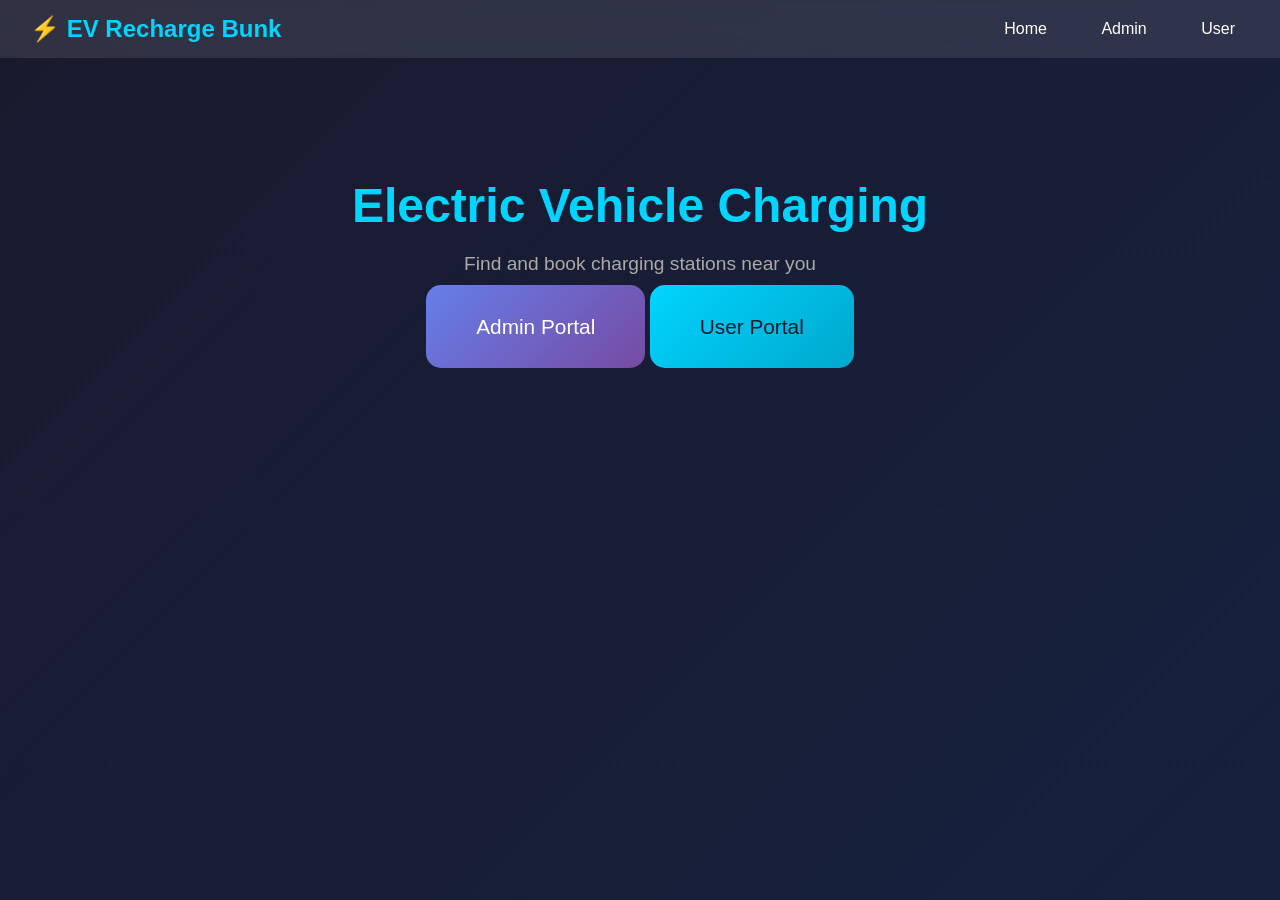
==== index.html @ 8205c474 "feat: Complete EV Recharge Bunk application with Admin and User modules" ====
<!DOCTYPE html>
<html lang="en">
<head>
  <meta charset="UTF-8">
  <meta name="viewport" content="width=device-width, initial-scale=1.0">
  <title>EV Recharge Bunk</title>
  <link rel="stylesheet" href="shared/styles.css">
  <style>
    .hero {
      text-align: center;
      padding: 100px 20px;
    }
    .hero h1 {
      font-size: 3rem;
      margin-bottom: 20px;
      color: #00d4ff;
    }
    .hero p {
      font-size: 1.2rem;
      color: #aaa;
      margin-bottom: 40px;
    }
    .portal-buttons {
      display: flex;
      gap: 30px;
      justify-content: center;
      flex-wrap: wrap;
    }
    .portal-btn {
      padding: 30px 50px;
      font-size: 1.3rem;
      border-radius: 15px;
      text-decoration: none;
      transition: all 0.3s;
    }
    .portal-btn.admin {
      background: linear-gradient(135deg, #667eea 0%, #764ba2 100%);
      color: #fff;
    }
    .portal-btn.user {
      background: linear-gradient(135deg, #00d4ff 0%, #00a8cc 100%);
      color: #1a1a2e;
    }
    .portal-btn:hover {
      transform: translateY(-5px);
      box-shadow: 0 10px 30px rgba(0, 0, 0, 0.3);
    }
  </style>
</head>
<body>
  <nav class="navbar">
    <h1>⚡ EV Recharge Bunk</h1>
    <div class="nav-links">
      <a href="index.html">Home</a>
      <a href="admin/login.html">Admin</a>
      <a href="user/login.html">User</a>
    </div>
  </nav>

  <div class="container">
    <div class="hero">
      <h1>Electric Vehicle Charging</h1>
      <p>Find and book charging stations near you</p>
      <div class="portal-links">
        <a href="admin/login.html" class="portal-btn admin">Admin Portal</a>
        <a href="user/login.html" class="portal-btn user">User Portal</a>
      </div>
    </div>
  </div>
</body>
</html>
---- shared/styles.css ----
* {
  margin: 0;
  padding: 0;
  box-sizing: border-box;
  font-family: 'Segoe UI', Tahoma, Geneva, Verdana, sans-serif;
}

body {
  background: linear-gradient(135deg, #1a1a2e 0%, #16213e 100%);
  min-height: 100vh;
  color: #fff;
}

.container {
  max-width: 1200px;
  margin: 0 auto;
  padding: 20px;
}

.navbar {
  background: rgba(255, 255, 255, 0.1);
  padding: 15px 30px;
  display: flex;
  justify-content: space-between;
  align-items: center;
  backdrop-filter: blur(10px);
}

.navbar h1 {
  font-size: 1.5rem;
  color: #00d4ff;
}

.nav-links a {
  color: #fff;
  text-decoration: none;
  margin-left: 20px;
  padding: 8px 15px;
  border-radius: 5px;
  transition: background 0.3s;
}

.nav-links a:hover {
  background: rgba(0, 212, 255, 0.2);
}

.card {
  background: rgba(255, 255, 255, 0.1);
  border-radius: 15px;
  padding: 30px;
  margin: 20px 0;
  backdrop-filter: blur(10px);
}

.card h2 {
  margin-bottom: 20px;
  color: #00d4ff;
}

.form-group {
  margin-bottom: 15px;
}

.form-group label {
  display: block;
  margin-bottom: 5px;
  color: #aaa;
}

.form-group input,
.form-group select,
.form-group textarea {
  width: 100%;
  padding: 12px;
  border: 1px solid rgba(255, 255, 255, 0.2);
  border-radius: 8px;
  background: rgba(255, 255, 255, 0.1);
  color: #fff;
  font-size: 1rem;
}

.form-group input:focus,
.form-group select:focus,
.form-group textarea:focus {
  outline: none;
  border-color: #00d4ff;
}

.btn {
  padding: 12px 30px;
  border: none;
  border-radius: 8px;
  cursor: pointer;
  font-size: 1rem;
  transition: all 0.3s;
}

.btn-primary {
  background: #00d4ff;
  color: #1a1a2e;
}

.btn-primary:hover {
  background: #00a8cc;
  transform: translateY(-2px);
}

.btn-danger {
  background: #ff4757;
  color: #fff;
}

.btn-danger:hover {
  background: #ff3344;
}

.btn-success {
  background: #2ed573;
  color: #1a1a2e;
}

.btn-success:hover {
  background: #26af61;
}

.table {
  width: 100%;
  border-collapse: collapse;
  margin-top: 20px;
}

.table th,
.table td {
  padding: 12px;
  text-align: left;
  border-bottom: 1px solid rgba(255, 255, 255, 0.1);
}

.table th {
  background: rgba(0, 212, 255, 0.2);
  color: #00d4ff;
}

.table tr:hover {
  background: rgba(255, 255, 255, 0.05);
}

#map {
  height: 400px;
  border-radius: 10px;
  margin-top: 20px;
}

.slot-grid {
  display: grid;
  grid-template-columns: repeat(auto-fill, minmax(100px, 1fr));
  gap: 10px;
  margin-top: 15px;
}

.slot {
  padding: 10px;
  text-align: center;
  border-radius: 8px;
  cursor: pointer;
  transition: all 0.3s;
}

.slot.available {
  background: rgba(46, 213, 115, 0.3);
  border: 1px solid #2ed573;
}

.slot.available:hover {
  background: rgba(46, 213, 115, 0.5);
}

.slot.booked {
  background: rgba(255, 71, 87, 0.3);
  border: 1px solid #ff4757;
  cursor: not-allowed;
}

.alert {
  padding: 15px;
  border-radius: 8px;
  margin-bottom: 20px;
}

.alert-success {
  background: rgba(46, 213, 115, 0.3);
  border: 1px solid #2ed573;
}

.alert-error {
  background: rgba(255, 71, 87, 0.3);
  border: 1px solid #ff4757;
}

.hidden {
  display: none;
}

.loading {
  text-align: center;
  padding: 50px;
  font-size: 1.2rem;
  color: #00d4ff;
}

.auth-container {
  max-width: 400px;
  margin: 100px auto;
  text-align: center;
}

.auth-container .card {
  padding: 40px;
}

.auth-container h1 {
  margin-bottom: 30px;
  color: #00d4ff;
}
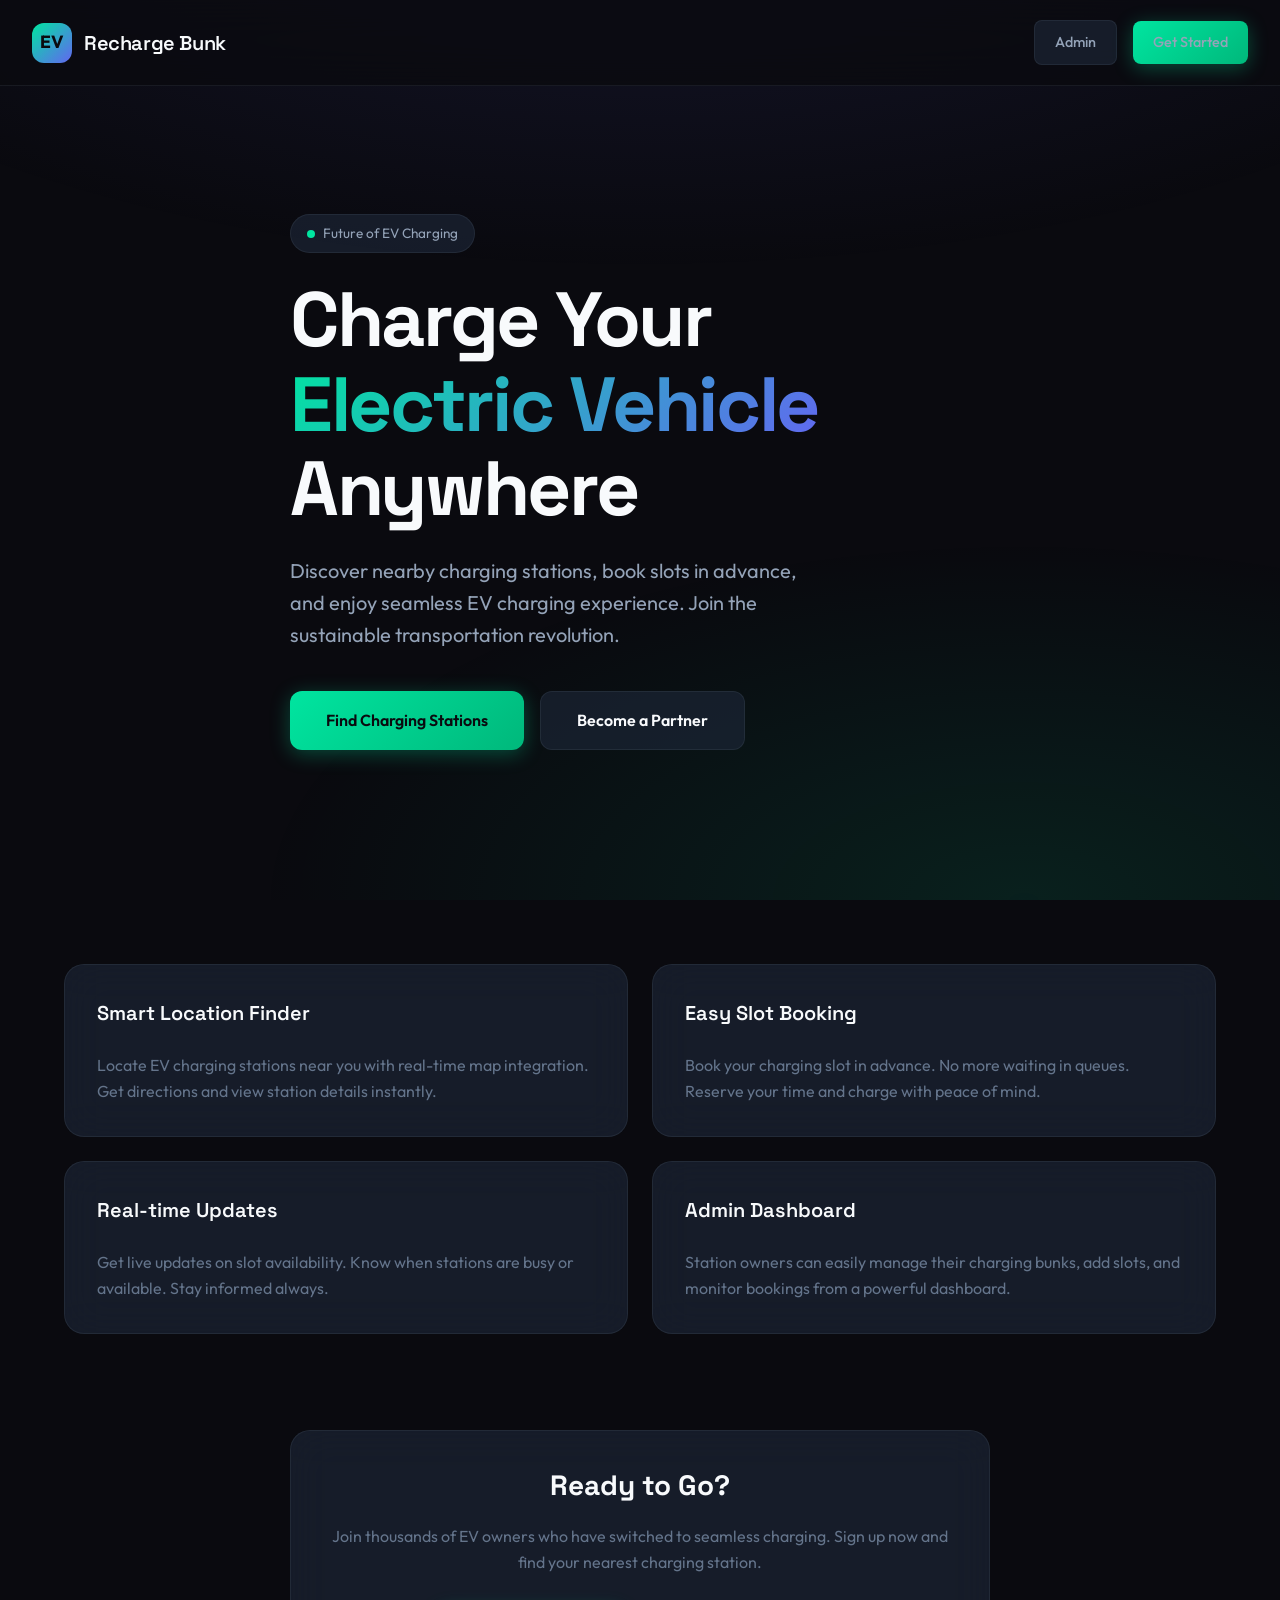
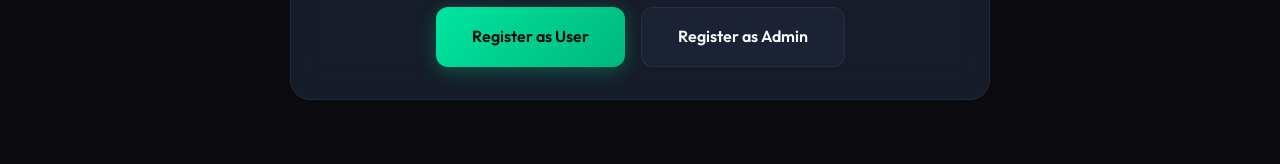
==== commit 3a91f0df: "feat: Premium UI redesign with dark theme" ====
--- a/index.html
+++ b/index.html
@@ -3,69 +3,96 @@
 <head>
   <meta charset="UTF-8">
   <meta name="viewport" content="width=device-width, initial-scale=1.0">
-  <title>EV Recharge Bunk</title>
+  <title>EV Recharge Bunk | Electric Vehicle Charging</title>
+  <meta name="description" content="Find and book EV charging stations near you. Seamless charging experience for electric vehicle owners.">
   <link rel="stylesheet" href="shared/styles.css">
-  <style>
-    .hero {
-      text-align: center;
-      padding: 100px 20px;
-    }
-    .hero h1 {
-      font-size: 3rem;
-      margin-bottom: 20px;
-      color: #00d4ff;
-    }
-    .hero p {
-      font-size: 1.2rem;
-      color: #aaa;
-      margin-bottom: 40px;
-    }
-    .portal-buttons {
-      display: flex;
-      gap: 30px;
-      justify-content: center;
-      flex-wrap: wrap;
-    }
-    .portal-btn {
-      padding: 30px 50px;
-      font-size: 1.3rem;
-      border-radius: 15px;
-      text-decoration: none;
-      transition: all 0.3s;
-    }
-    .portal-btn.admin {
-      background: linear-gradient(135deg, #667eea 0%, #764ba2 100%);
-      color: #fff;
-    }
-    .portal-btn.user {
-      background: linear-gradient(135deg, #00d4ff 0%, #00a8cc 100%);
-      color: #1a1a2e;
-    }
-    .portal-btn:hover {
-      transform: translateY(-5px);
-      box-shadow: 0 10px 30px rgba(0, 0, 0, 0.3);
-    }
-  </style>
 </head>
 <body>
   <nav class="navbar">
-    <h1>⚡ EV Recharge Bunk</h1>
-    <div class="nav-links">
-      <a href="index.html">Home</a>
-      <a href="admin/login.html">Admin</a>
-      <a href="user/login.html">User</a>
+    <a href="index.html" class="navbar-brand">
+      <div class="navbar-brand-icon">EV</div>
+      <span class="navbar-brand-text">Recharge Bunk</span>
+    </a>
+    <div class="navbar-links">
+      <a href="admin/login.html" class="btn-nav">Admin</a>
+      <a href="user/login.html" class="btn btn-primary">Get Started</a>
     </div>
   </nav>
 
-  <div class="container">
-    <div class="hero">
-      <h1>Electric Vehicle Charging</h1>
-      <p>Find and book charging stations near you</p>
-      <div class="portal-links">
-        <a href="admin/login.html" class="portal-btn admin">Admin Portal</a>
-        <a href="user/login.html" class="portal-btn user">User Portal</a>
+  <section class="hero">
+    <div class="container">
+      <div class="hero-content">
+        <div class="hero-badge">
+          <span class="hero-badge-dot"></span>
+          Future of EV Charging
+        </div>
+        <h1 class="hero-title">
+          Charge Your <span class="hero-title-gradient">Electric Vehicle</span> Anywhere
+        </h1>
+        <p class="hero-description">
+          Discover nearby charging stations, book slots in advance, and enjoy seamless EV charging experience. Join the sustainable transportation revolution.
+        </p>
+        <div class="hero-actions">
+          <a href="user/register.html" class="btn btn-primary btn-lg">Find Charging Stations</a>
+          <a href="admin/register.html" class="btn btn-secondary btn-lg">Become a Partner</a>
+        </div>
       </div>
     </div>
-  </div>
+  </section>
+
+  <section class="dashboard-section">
+    <div class="container">
+      <div class="dashboard-grid">
+        <div class="card">
+          <div class="card-header">
+            <h3 class="card-title">Smart Location Finder</h3>
+          </div>
+          <p class="text-muted">Locate EV charging stations near you with real-time map integration. Get directions and view station details instantly.</p>
+        </div>
+        <div class="card">
+          <div class="card-header">
+            <h3 class="card-title">Easy Slot Booking</h3>
+          </div>
+          <p class="text-muted">Book your charging slot in advance. No more waiting in queues. Reserve your time and charge with peace of mind.</p>
+        </div>
+        <div class="card">
+          <div class="card-header">
+            <h3 class="card-title">Real-time Updates</h3>
+          </div>
+          <p class="text-muted">Get live updates on slot availability. Know when stations are busy or available. Stay informed always.</p>
+        </div>
+        <div class="card">
+          <div class="card-header">
+            <h3 class="card-title">Admin Dashboard</h3>
+          </div>
+          <p class="text-muted">Station owners can easily manage their charging bunks, add slots, and monitor bookings from a powerful dashboard.</p>
+        </div>
+      </div>
+    </div>
+  </section>
+
+  <section class="dashboard-section" style="padding-bottom: 4rem;">
+    <div class="container">
+      <div class="card text-center" style="max-width: 700px; margin: 0 auto;">
+        <h2 style="font-family: 'Space Grotesk', sans-serif; font-size: 1.75rem; margin-bottom: 1rem;">Ready to Go?</h2>
+        <p class="text-muted" style="margin-bottom: 2rem;">Join thousands of EV owners who have switched to seamless charging. Sign up now and find your nearest charging station.</p>
+        <div style="display: flex; gap: 1rem; justify-content: center; flex-wrap: wrap;">
+          <a href="user/register.html" class="btn btn-primary btn-lg">Register as User</a>
+          <a href="admin/register.html" class="btn btn-secondary btn-lg">Register as Admin</a>
+        </div>
+      </div>
+    </div>
+  </section>
+
+  <script>
+    window.addEventListener('scroll', () => {
+      const navbar = document.querySelector('.navbar');
+      if (window.scrollY > 50) {
+        navbar.classList.add('scrolled');
+      } else {
+        navbar.classList.remove('scrolled');
+      }
+    });
+  </script>
 </body>
 </html>
--- a/shared/styles.css
+++ b/shared/styles.css
@@ -1,224 +1,632 @@
+@import url('https://fonts.googleapis.com/css2?family=Outfit:wght@300;400;500;600;700&family=Space+Grotesk:wght@400;500;600;700&display=swap');
+
+:root {
+  --primary: #00E5A0;
+  --primary-dark: #00B87B;
+  --secondary: #1E293B;
+  --accent: #6366F1;
+  --bg-dark: #0A0A0F;
+  --bg-card: rgba(30, 41, 59, 0.6);
+  --bg-card-hover: rgba(30, 41, 59, 0.8);
+  --text-primary: #F8FAFC;
+  --text-secondary: #94A3B8;
+  --text-muted: #64748B;
+  --border: rgba(148, 163, 184, 0.1);
+  --glow: 0 0 40px rgba(0, 229, 160, 0.15);
+}
+
 * {
   margin: 0;
   padding: 0;
   box-sizing: border-box;
-  font-family: 'Segoe UI', Tahoma, Geneva, Verdana, sans-serif;
+}
+
+html {
+  scroll-behavior: smooth;
 }
 
 body {
-  background: linear-gradient(135deg, #1a1a2e 0%, #16213e 100%);
+  font-family: 'Outfit', sans-serif;
+  background: var(--bg-dark);
+  color: var(--text-primary);
   min-height: 100vh;
-  color: #fff;
+  line-height: 1.6;
+  overflow-x: hidden;
+}
+
+body::before {
+  content: '';
+  position: fixed;
+  top: 0;
+  left: 0;
+  right: 0;
+  bottom: 0;
+  background: 
+    radial-gradient(ellipse 80% 50% at 50% -20%, rgba(99, 102, 241, 0.15), transparent),
+    radial-gradient(ellipse 60% 40% at 80% 100%, rgba(0, 229, 160, 0.1), transparent);
+  pointer-events: none;
+  z-index: -1;
 }
 
 .container {
-  max-width: 1200px;
+  max-width: 1400px;
   margin: 0 auto;
-  padding: 20px;
+  padding: 0 2rem;
 }
 
 .navbar {
-  background: rgba(255, 255, 255, 0.1);
-  padding: 15px 30px;
+  position: fixed;
+  top: 0;
+  left: 0;
+  right: 0;
+  z-index: 1000;
+  padding: 1.25rem 2rem;
   display: flex;
   justify-content: space-between;
   align-items: center;
-  backdrop-filter: blur(10px);
-}
-
-.navbar h1 {
-  font-size: 1.5rem;
-  color: #00d4ff;
-}
-
-.nav-links a {
-  color: #fff;
+  background: rgba(10, 10, 15, 0.8);
+  backdrop-filter: blur(20px);
+  border-bottom: 1px solid var(--border);
+  transition: all 0.3s ease;
+}
+
+.navbar.scrolled {
+  padding: 1rem 2rem;
+  background: rgba(10, 10, 15, 0.95);
+}
+
+.navbar-brand {
+  display: flex;
+  align-items: center;
+  gap: 0.75rem;
   text-decoration: none;
-  margin-left: 20px;
-  padding: 8px 15px;
-  border-radius: 5px;
-  transition: background 0.3s;
-}
-
-.nav-links a:hover {
-  background: rgba(0, 212, 255, 0.2);
+}
+
+.navbar-brand-icon {
+  width: 40px;
+  height: 40px;
+  background: linear-gradient(135deg, var(--primary), var(--accent));
+  border-radius: 12px;
+  display: flex;
+  align-items: center;
+  justify-content: center;
+  font-weight: 700;
+  font-size: 1.1rem;
+  color: var(--bg-dark);
+}
+
+.navbar-brand-text {
+  font-family: 'Space Grotesk', sans-serif;
+  font-size: 1.25rem;
+  font-weight: 600;
+  color: var(--text-primary);
+  letter-spacing: -0.02em;
+}
+
+.navbar-links {
+  display: flex;
+  align-items: center;
+  gap: 0.5rem;
+}
+
+.navbar-links a {
+  color: var(--text-secondary);
+  text-decoration: none;
+  padding: 0.625rem 1.25rem;
+  border-radius: 8px;
+  font-weight: 500;
+  font-size: 0.9rem;
+  transition: all 0.25s ease;
+  position: relative;
+}
+
+.navbar-links a:hover {
+  color: var(--text-primary);
+}
+
+.navbar-links .btn-nav {
+  background: var(--bg-card);
+  border: 1px solid var(--border);
+  margin-left: 0.5rem;
+}
+
+.navbar-links .btn-nav:hover {
+  background: var(--bg-card-hover);
+  border-color: var(--primary);
+}
+
+.navbar-links .btn-primary {
+  margin-left: 0.5rem;
+}
+
+.hero {
+  min-height: 100vh;
+  display: flex;
+  align-items: center;
+  padding: 8rem 2rem 4rem;
+  position: relative;
+  overflow: hidden;
+}
+
+.hero-content {
+  max-width: 700px;
+  position: relative;
+  z-index: 2;
+}
+
+.hero-badge {
+  display: inline-flex;
+  align-items: center;
+  gap: 0.5rem;
+  padding: 0.5rem 1rem;
+  background: var(--bg-card);
+  border: 1px solid var(--border);
+  border-radius: 100px;
+  font-size: 0.85rem;
+  color: var(--text-secondary);
+  margin-bottom: 1.5rem;
+}
+
+.hero-badge-dot {
+  width: 8px;
+  height: 8px;
+  background: var(--primary);
+  border-radius: 50%;
+  animation: pulse 2s infinite;
+}
+
+.hero-title {
+  font-family: 'Space Grotesk', sans-serif;
+  font-size: clamp(3rem, 6vw, 5rem);
+  font-weight: 700;
+  line-height: 1.1;
+  letter-spacing: -0.03em;
+  margin-bottom: 1.5rem;
+}
+
+.hero-title-gradient {
+  background: linear-gradient(135deg, var(--primary) 0%, var(--accent) 100%);
+  -webkit-background-clip: text;
+  -webkit-text-fill-color: transparent;
+  background-clip: text;
+}
+
+.hero-description {
+  font-size: 1.25rem;
+  color: var(--text-secondary);
+  margin-bottom: 2.5rem;
+  max-width: 540px;
+}
+
+.hero-actions {
+  display: flex;
+  gap: 1rem;
+  flex-wrap: wrap;
+}
+
+.btn {
+  display: inline-flex;
+  align-items: center;
+  justify-content: center;
+  gap: 0.5rem;
+  padding: 0.875rem 1.75rem;
+  border-radius: 12px;
+  font-family: 'Outfit', sans-serif;
+  font-weight: 600;
+  font-size: 0.95rem;
+  text-decoration: none;
+  cursor: pointer;
+  transition: all 0.3s ease;
+  border: none;
+  position: relative;
+}
+
+.btn-primary {
+  background: linear-gradient(135deg, var(--primary), var(--primary-dark));
+  color: var(--bg-dark);
+  box-shadow: 0 4px 20px rgba(0, 229, 160, 0.3);
+}
+
+.btn-primary:hover {
+  transform: translateY(-2px);
+  box-shadow: 0 8px 30px rgba(0, 229, 160, 0.4);
+}
+
+.btn-secondary {
+  background: var(--bg-card);
+  color: var(--text-primary);
+  border: 1px solid var(--border);
+}
+
+.btn-secondary:hover {
+  background: var(--bg-card-hover);
+  border-color: var(--text-muted);
+  transform: translateY(-2px);
+}
+
+.btn-lg {
+  padding: 1rem 2.25rem;
+  font-size: 1rem;
 }
 
 .card {
-  background: rgba(255, 255, 255, 0.1);
-  border-radius: 15px;
-  padding: 30px;
-  margin: 20px 0;
-  backdrop-filter: blur(10px);
-}
-
-.card h2 {
-  margin-bottom: 20px;
-  color: #00d4ff;
+  background: var(--bg-card);
+  border: 1px solid var(--border);
+  border-radius: 20px;
+  padding: 2rem;
+  backdrop-filter: blur(20px);
+  transition: all 0.3s ease;
+}
+
+.card:hover {
+  border-color: rgba(0, 229, 160, 0.3);
+  box-shadow: var(--glow);
+  transform: translateY(-4px);
+}
+
+.card-header {
+  display: flex;
+  align-items: center;
+  justify-content: space-between;
+  margin-bottom: 1.5rem;
+}
+
+.card-title {
+  font-family: 'Space Grotesk', sans-serif;
+  font-size: 1.25rem;
+  font-weight: 600;
 }
 
 .form-group {
-  margin-bottom: 15px;
+  margin-bottom: 1.25rem;
 }
 
 .form-group label {
   display: block;
-  margin-bottom: 5px;
-  color: #aaa;
-}
-
-.form-group input,
-.form-group select,
-.form-group textarea {
+  font-size: 0.875rem;
+  font-weight: 500;
+  color: var(--text-secondary);
+  margin-bottom: 0.5rem;
+}
+
+.form-control {
   width: 100%;
-  padding: 12px;
-  border: 1px solid rgba(255, 255, 255, 0.2);
-  border-radius: 8px;
-  background: rgba(255, 255, 255, 0.1);
-  color: #fff;
+  padding: 0.875rem 1rem;
+  background: rgba(15, 23, 42, 0.6);
+  border: 1px solid var(--border);
+  border-radius: 12px;
+  color: var(--text-primary);
+  font-family: 'Outfit', sans-serif;
   font-size: 1rem;
-}
-
-.form-group input:focus,
-.form-group select:focus,
-.form-group textarea:focus {
+  transition: all 0.25s ease;
+}
+
+.form-control:focus {
   outline: none;
-  border-color: #00d4ff;
-}
-
-.btn {
-  padding: 12px 30px;
-  border: none;
-  border-radius: 8px;
-  cursor: pointer;
-  font-size: 1rem;
-  transition: all 0.3s;
-}
-
-.btn-primary {
-  background: #00d4ff;
-  color: #1a1a2e;
-}
-
-.btn-primary:hover {
-  background: #00a8cc;
-  transform: translateY(-2px);
-}
-
-.btn-danger {
-  background: #ff4757;
-  color: #fff;
-}
-
-.btn-danger:hover {
-  background: #ff3344;
-}
-
-.btn-success {
-  background: #2ed573;
-  color: #1a1a2e;
-}
-
-.btn-success:hover {
-  background: #26af61;
+  border-color: var(--primary);
+  box-shadow: 0 0 0 3px rgba(0, 229, 160, 0.1);
+}
+
+.form-control::placeholder {
+  color: var(--text-muted);
+}
+
+textarea.form-control {
+  resize: vertical;
+  min-height: 80px;
+}
+
+.table-container {
+  overflow-x: auto;
+  border-radius: 12px;
+  border: 1px solid var(--border);
 }
 
 .table {
   width: 100%;
   border-collapse: collapse;
-  margin-top: 20px;
 }
 
 .table th,
 .table td {
-  padding: 12px;
+  padding: 1rem 1.25rem;
   text-align: left;
-  border-bottom: 1px solid rgba(255, 255, 255, 0.1);
+  border-bottom: 1px solid var(--border);
 }
 
 .table th {
-  background: rgba(0, 212, 255, 0.2);
-  color: #00d4ff;
-}
-
-.table tr:hover {
-  background: rgba(255, 255, 255, 0.05);
-}
-
-#map {
-  height: 400px;
-  border-radius: 10px;
-  margin-top: 20px;
+  background: rgba(15, 23, 42, 0.5);
+  font-weight: 600;
+  font-size: 0.8rem;
+  text-transform: uppercase;
+  letter-spacing: 0.05em;
+  color: var(--text-secondary);
+}
+
+.table td {
+  font-size: 0.95rem;
+}
+
+.table tr:last-child td {
+  border-bottom: none;
+}
+
+.table tr:hover td {
+  background: rgba(15, 23, 42, 0.3);
 }
 
 .slot-grid {
   display: grid;
   grid-template-columns: repeat(auto-fill, minmax(100px, 1fr));
-  gap: 10px;
-  margin-top: 15px;
+  gap: 0.75rem;
 }
 
 .slot {
-  padding: 10px;
+  padding: 1rem;
   text-align: center;
-  border-radius: 8px;
+  border-radius: 12px;
   cursor: pointer;
-  transition: all 0.3s;
+  transition: all 0.25s ease;
+  border: 1px solid;
+  font-weight: 500;
 }
 
 .slot.available {
-  background: rgba(46, 213, 115, 0.3);
-  border: 1px solid #2ed573;
+  background: rgba(0, 229, 160, 0.1);
+  border-color: rgba(0, 229, 160, 0.3);
+  color: var(--primary);
 }
 
 .slot.available:hover {
-  background: rgba(46, 213, 115, 0.5);
+  background: rgba(0, 229, 160, 0.2);
+  transform: scale(1.02);
 }
 
 .slot.booked {
-  background: rgba(255, 71, 87, 0.3);
-  border: 1px solid #ff4757;
+  background: rgba(239, 68, 68, 0.1);
+  border-color: rgba(239, 68, 68, 0.3);
+  color: #EF4444;
   cursor: not-allowed;
 }
 
+#map {
+  height: 400px;
+  border-radius: 16px;
+  overflow: hidden;
+  border: 1px solid var(--border);
+}
+
+.auth-container {
+  min-height: 100vh;
+  display: flex;
+  align-items: center;
+  justify-content: center;
+  padding: 2rem;
+}
+
+.auth-card {
+  width: 100%;
+  max-width: 420px;
+  background: var(--bg-card);
+  border: 1px solid var(--border);
+  border-radius: 24px;
+  padding: 2.5rem;
+  backdrop-filter: blur(20px);
+}
+
+.auth-header {
+  text-align: center;
+  margin-bottom: 2rem;
+}
+
+.auth-title {
+  font-family: 'Space Grotesk', sans-serif;
+  font-size: 1.75rem;
+  font-weight: 700;
+  margin-bottom: 0.5rem;
+}
+
+.auth-subtitle {
+  color: var(--text-secondary);
+  font-size: 0.95rem;
+}
+
+.dashboard-header {
+  padding: 6rem 2rem 2rem;
+  background: linear-gradient(180deg, rgba(0, 229, 160, 0.05) 0%, transparent 100%);
+}
+
+.dashboard-grid {
+  display: grid;
+  grid-template-columns: repeat(2, 1fr);
+  gap: 1.5rem;
+  padding: 2rem;
+}
+
+@media (max-width: 1024px) {
+  .dashboard-grid {
+    grid-template-columns: 1fr;
+  }
+}
+
+.dashboard-section {
+  padding: 2rem 0;
+}
+
+.user-info {
+  display: flex;
+  align-items: center;
+  gap: 0.75rem;
+  color: var(--text-secondary);
+  font-size: 0.9rem;
+}
+
+.user-info span {
+  color: var(--text-primary);
+  font-weight: 500;
+}
+
+.tabs {
+  display: flex;
+  gap: 0.5rem;
+  margin-bottom: 2rem;
+  background: var(--bg-card);
+  padding: 0.5rem;
+  border-radius: 14px;
+  border: 1px solid var(--border);
+  width: fit-content;
+}
+
+.tab-btn {
+  padding: 0.75rem 1.5rem;
+  background: transparent;
+  border: none;
+  border-radius: 10px;
+  color: var(--text-secondary);
+  font-family: 'Outfit', sans-serif;
+  font-weight: 500;
+  font-size: 0.9rem;
+  cursor: pointer;
+  transition: all 0.25s ease;
+}
+
+.tab-btn.active {
+  background: var(--primary);
+  color: var(--bg-dark);
+}
+
+.tab-btn:hover:not(.active) {
+  color: var(--text-primary);
+}
+
+.tab-content {
+  display: none;
+}
+
+.tab-content.active {
+  display: block;
+  animation: fadeIn 0.3s ease;
+}
+
+.bunk-card {
+  background: var(--bg-card);
+  border: 1px solid var(--border);
+  border-radius: 16px;
+  padding: 1.25rem;
+  cursor: pointer;
+  transition: all 0.3s ease;
+}
+
+.bunk-card:hover {
+  border-color: rgba(0, 229, 160, 0.4);
+  transform: translateX(4px);
+}
+
+.bunk-card.selected {
+  border-color: var(--primary);
+  background: rgba(0, 229, 160, 0.05);
+}
+
+.bunk-card h3 {
+  font-family: 'Space Grotesk', sans-serif;
+  font-size: 1.1rem;
+  font-weight: 600;
+  margin-bottom: 0.5rem;
+}
+
+.bunk-card p {
+  color: var(--text-secondary);
+  font-size: 0.9rem;
+  margin-bottom: 0.25rem;
+}
+
 .alert {
-  padding: 15px;
-  border-radius: 8px;
-  margin-bottom: 20px;
+  padding: 1rem 1.25rem;
+  border-radius: 12px;
+  margin-bottom: 1.5rem;
+  font-weight: 500;
 }
 
 .alert-success {
-  background: rgba(46, 213, 115, 0.3);
-  border: 1px solid #2ed573;
+  background: rgba(0, 229, 160, 0.1);
+  border: 1px solid rgba(0, 229, 160, 0.3);
+  color: var(--primary);
 }
 
 .alert-error {
-  background: rgba(255, 71, 87, 0.3);
-  border: 1px solid #ff4757;
+  background: rgba(239, 68, 68, 0.1);
+  border: 1px solid rgba(239, 68, 68, 0.3);
+  color: #EF4444;
 }
 
 .hidden {
-  display: none;
+  display: none !important;
+}
+
+.text-center {
+  text-align: center;
+}
+
+.text-muted {
+  color: var(--text-muted);
 }
 
 .loading {
   text-align: center;
-  padding: 50px;
-  font-size: 1.2rem;
-  color: #00d4ff;
-}
-
-.auth-container {
-  max-width: 400px;
-  margin: 100px auto;
-  text-align: center;
-}
-
-.auth-container .card {
-  padding: 40px;
-}
-
-.auth-container h1 {
-  margin-bottom: 30px;
-  color: #00d4ff;
-}
+  padding: 2rem;
+  color: var(--text-muted);
+}
+
+@keyframes fadeIn {
+  from { opacity: 0; }
+  to { opacity: 1; }
+}
+
+@keyframes pulse {
+  0%, 100% { opacity: 1; }
+  50% { opacity: 0.5; }
+}
+
+::-webkit-scrollbar {
+  width: 8px;
+  height: 8px;
+}
+
+::-webkit-scrollbar-track {
+  background: var(--bg-dark);
+}
+
+::-webkit-scrollbar-thumb {
+  background: var(--text-muted);
+  border-radius: 4px;
+}
+
+::-webkit-scrollbar-thumb:hover {
+  background: var(--text-secondary);
+}
+
+@media (max-width: 768px) {
+  .navbar {
+    padding: 1rem;
+  }
+  
+  .hero {
+    padding: 6rem 1rem 3rem;
+  }
+  
+  .hero-title {
+    font-size: 2.25rem;
+  }
+  
+  .container {
+    padding: 0 1rem;
+  }
+  
+  .card {
+    padding: 1.5rem;
+  }
+  
+  .auth-card {
+    padding: 1.5rem;
+  }
+}
